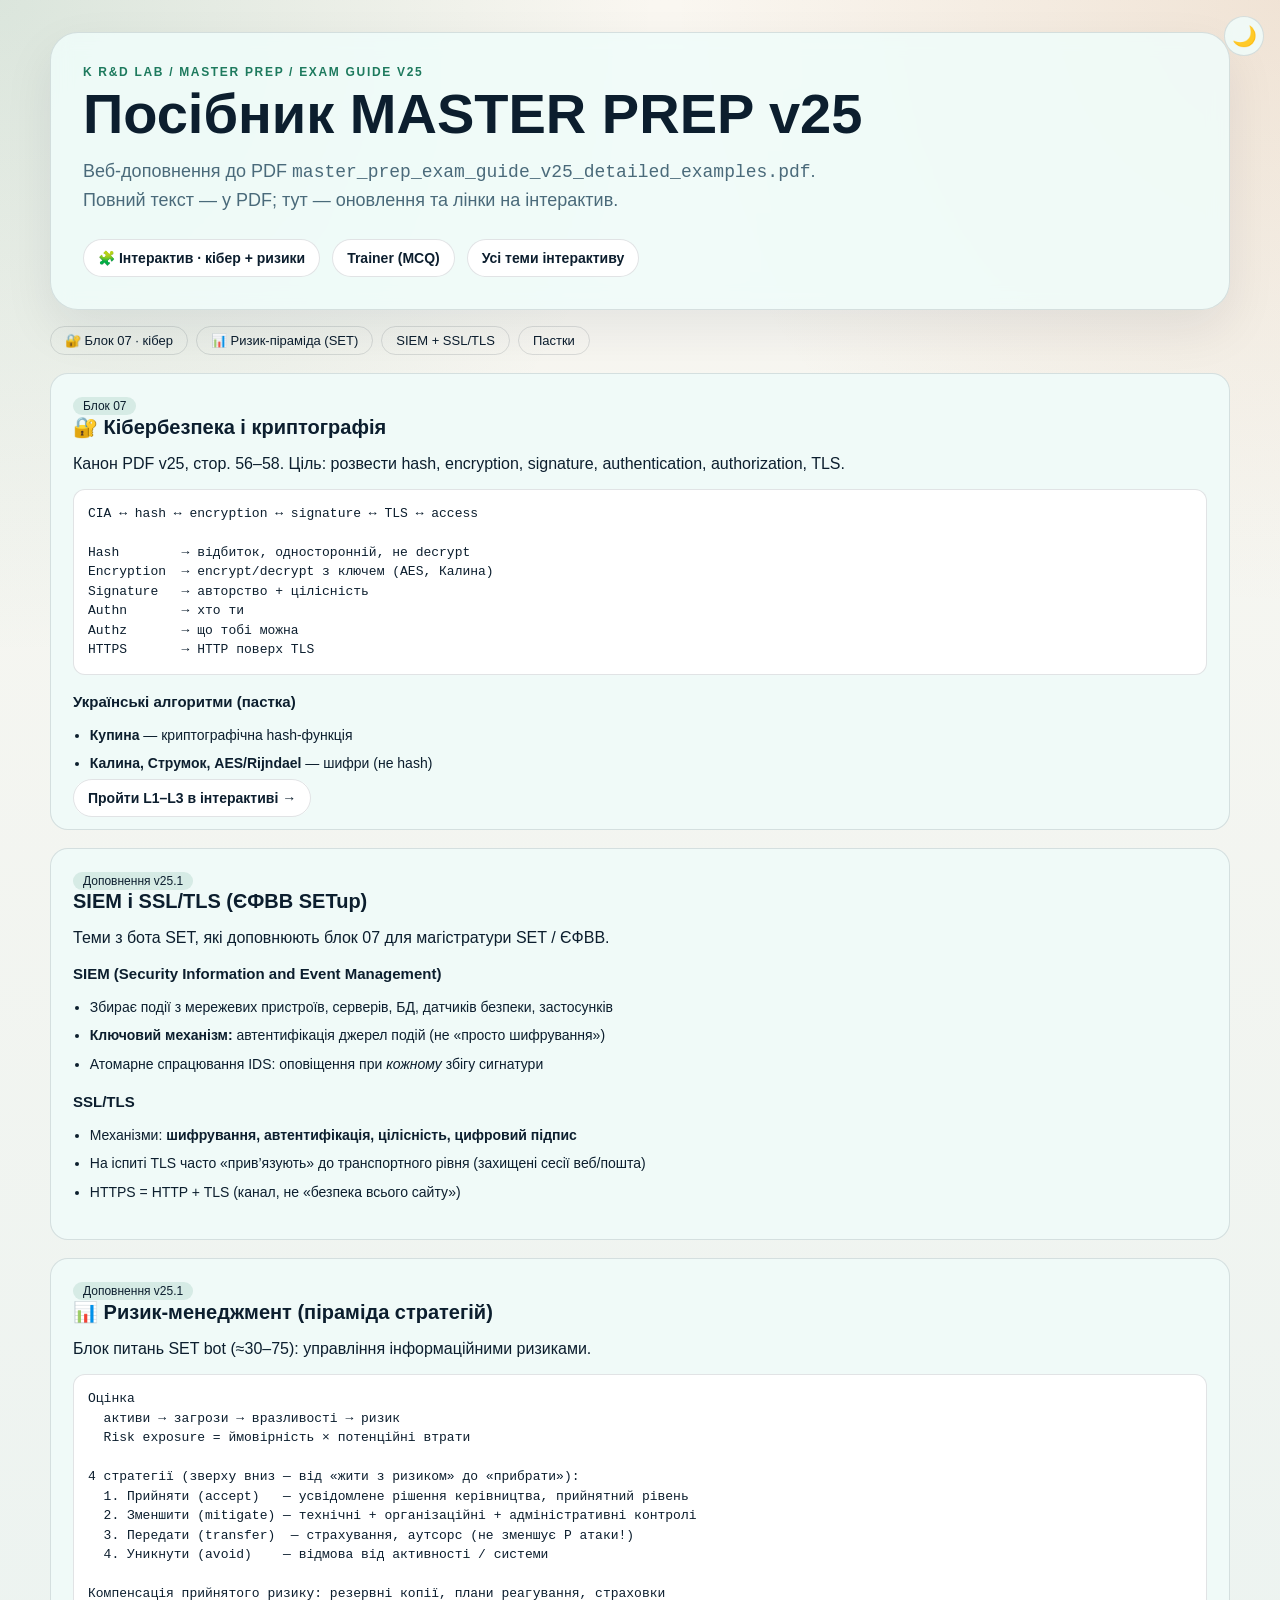
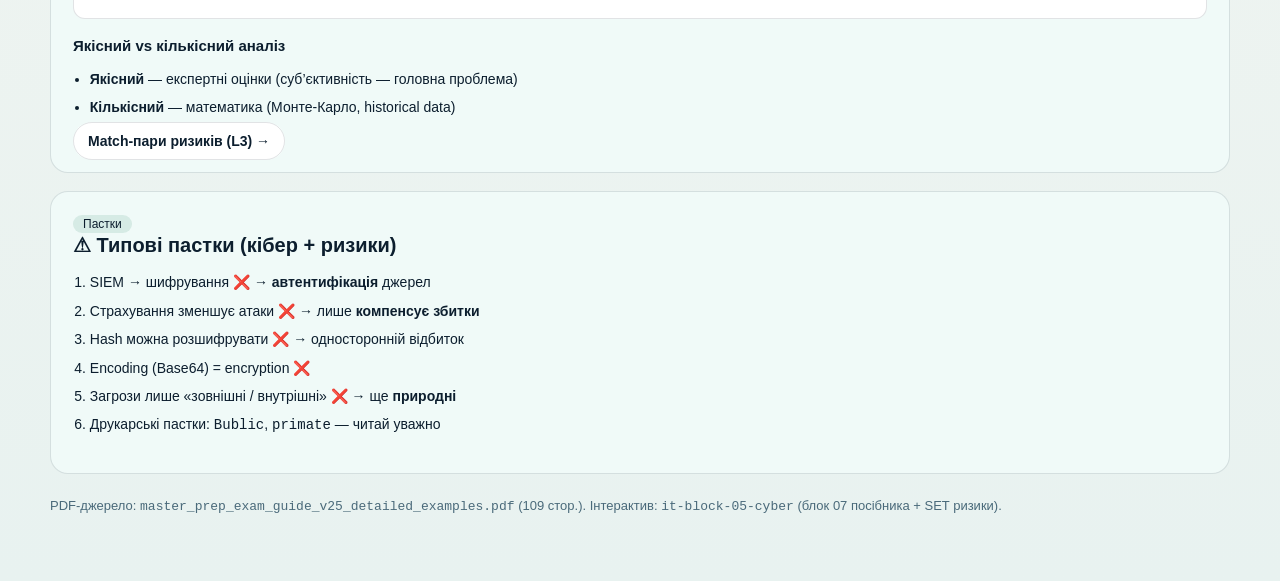
==== exam-guide.html @ 30ab95dd "Add cyber/risk interactive topic and exam guide supplement. SIEM, SSL/TLS, and risk-management conte" ====
<!doctype html>
<html lang="uk">
<head>
  <meta charset="utf-8">
  <meta name="viewport" content="width=device-width, initial-scale=1">
  <title>Master Prep Exam Guide v25 — K R&D Lab</title>
  <link rel="stylesheet" href="./assets/css/rnd-lab.css">
  <style>
    .eg-nav{display:flex;flex-wrap:wrap;gap:8px;margin:16px 0}
    .eg-nav a{font-size:13px;padding:6px 14px;border:1px solid var(--line);border-radius:999px;text-decoration:none;color:var(--ink)}
    .eg-nav a:hover{border-color:var(--accent);color:var(--accent)}
    .eg-block{background:var(--card-bg);border:1px solid var(--line);border-radius:18px;padding:22px;margin:18px 0}
    .eg-block h2{margin:0 0 8px;font-size:20px}
    .eg-block h3{margin:18px 0 8px;font-size:15px}
    .eg-block pre{background:var(--input-bg);border:1px solid var(--line);border-radius:12px;padding:14px;font-size:13px;line-height:1.5;overflow:auto;white-space:pre-wrap}
    .eg-block ul,.eg-block ol{font-size:14px;line-height:1.6;padding-left:1.2em}
    .eg-block li{margin:6px 0}
    .eg-tag{display:inline-block;font-size:12px;padding:2px 10px;border-radius:999px;background:color-mix(in srgb,var(--accent) 12%,transparent);margin-right:6px}
    .eg-cta{margin-top:14px}
  </style>
</head>
<body>
  <button class="theme-toggle" id="themeToggle" aria-label="Toggle theme">🌙</button>
  <script>const th=localStorage.getItem("theme")||"light";document.documentElement.setAttribute("data-theme",th);document.getElementById("themeToggle").textContent=th==="dark"?"☀️":"🌙";</script>
  <main class="page">
    <section class="hero">
      <p class="eyebrow">K R&D Lab / Master Prep / Exam Guide v25</p>
      <h1>Посібник MASTER PREP v25</h1>
      <p class="lede">Веб-доповнення до PDF <code>master_prep_exam_guide_v25_detailed_examples.pdf</code>. Повний текст — у PDF; тут — оновлення та лінки на інтерактив.</p>
      <div class="hero-links">
        <a href="./interactive-prep.html#/ua/it-block-05-cyber/L1" class="link-pill">🧩 Інтерактив · кібер + ризики</a>
        <a href="./trainer.html" class="link-pill">Trainer (MCQ)</a>
        <a href="./interactive-prep.html" class="link-pill">Усі теми інтерактиву</a>
      </div>
    </section>

    <nav class="eg-nav" aria-label="Блоки IT">
      <a href="#block-07">🔐 Блок 07 · кібер</a>
      <a href="#risk-pyramid">📊 Ризик-піраміда (SET)</a>
      <a href="#siem-tls">SIEM + SSL/TLS</a>
      <a href="#traps">Пастки</a>
    </nav>

    <article class="eg-block" id="block-07">
      <span class="eg-tag">Блок 07</span>
      <h2>🔐 Кібербезпека і криптографія</h2>
      <p>Канон PDF v25, стор. 56–58. Ціль: розвести hash, encryption, signature, authentication, authorization, TLS.</p>
      <pre>CIA ↔ hash ↔ encryption ↔ signature ↔ TLS ↔ access

Hash        → відбиток, односторонній, не decrypt
Encryption  → encrypt/decrypt з ключем (AES, Калина)
Signature   → авторство + цілісність
Authn       → хто ти
Authz       → що тобі можна
HTTPS       → HTTP поверх TLS</pre>
      <h3>Українські алгоритми (пастка)</h3>
      <ul>
        <li><strong>Купина</strong> — криптографічна hash-функція</li>
        <li><strong>Калина, Струмок, AES/Rijndael</strong> — шифри (не hash)</li>
      </ul>
      <div class="eg-cta">
        <a href="./interactive-prep.html#/ua/it-block-05-cyber/L1" class="link-pill">Пройти L1–L3 в інтерактиві →</a>
      </div>
    </article>

    <article class="eg-block" id="siem-tls">
      <span class="eg-tag">Доповнення v25.1</span>
      <h2>SIEM і SSL/TLS (ЄФВВ SETup)</h2>
      <p>Теми з бота SET, які доповнюють блок 07 для магістратури SET / ЄФВВ.</p>
      <h3>SIEM (Security Information and Event Management)</h3>
      <ul>
        <li>Збирає події з мережевих пристроїв, серверів, БД, датчиків безпеки, застосунків</li>
        <li><strong>Ключовий механізм:</strong> автентифікація джерел подій (не «просто шифрування»)</li>
        <li>Атомарне спрацювання IDS: оповіщення при <em>кожному</em> збігу сигнатури</li>
      </ul>
      <h3>SSL/TLS</h3>
      <ul>
        <li>Механізми: <strong>шифрування, автентифікація, цілісність, цифровий підпис</strong></li>
        <li>На іспиті TLS часто «прив’язують» до транспортного рівня (захищені сесії веб/пошта)</li>
        <li>HTTPS = HTTP + TLS (канал, не «безпека всього сайту»)</li>
      </ul>
    </article>

    <article class="eg-block" id="risk-pyramid">
      <span class="eg-tag">Доповнення v25.1</span>
      <h2>📊 Ризик-менеджмент (піраміда стратегій)</h2>
      <p>Блок питань SET bot (≈30–75): управління інформаційними ризиками.</p>
      <pre>Оцінка
  активи → загрози → вразливості → ризик
  Risk exposure = ймовірність × потенційні втрати

4 стратегії (зверху вниз — від «жити з ризиком» до «прибрати»):
  1. Прийняти (accept)   — усвідомлене рішення керівництва, прийнятний рівень
  2. Зменшити (mitigate) — технічні + організаційні + адміністративні контролі
  3. Передати (transfer)  — страхування, аутсорс (не зменшує P атаки!)
  4. Уникнути (avoid)    — відмова від активності / системи

Компенсація прийнятого ризику: резервні копії, плани реагування, страховки</pre>
      <h3>Якісний vs кількісний аналіз</h3>
      <ul>
        <li><strong>Якісний</strong> — експертні оцінки (суб’єктивність — головна проблема)</li>
        <li><strong>Кількісний</strong> — математика (Монте-Карло, historical data)</li>
      </ul>
      <div class="eg-cta">
        <a href="./interactive-prep.html#/ua/it-block-05-cyber/L3" class="link-pill">Match-пари ризиків (L3) →</a>
      </div>
    </article>

    <article class="eg-block" id="traps">
      <span class="eg-tag">Пастки</span>
      <h2>⚠ Типові пастки (кібер + ризики)</h2>
      <ol>
        <li>SIEM → шифрування ❌ → <strong>автентифікація</strong> джерел</li>
        <li>Страхування зменшує атаки ❌ → лише <strong>компенсує збитки</strong></li>
        <li>Hash можна розшифрувати ❌ → односторонній відбиток</li>
        <li>Encoding (Base64) = encryption ❌</li>
        <li>Загрози лише «зовнішні / внутрішні» ❌ → ще <strong>природні</strong></li>
        <li>Друкарські пастки: <code>Bublic</code>, <code>primate</code> — читай уважно</li>
      </ol>
    </article>

    <p style="font-size:13px;color:var(--muted);margin-top:24px">
      PDF-джерело: <code>master_prep_exam_guide_v25_detailed_examples.pdf</code> (109 стор.).
      Інтерактив: <code>it-block-05-cyber</code> (блок 07 посібника + SET ризики).
    </p>
  </main>
  <script>
    document.getElementById("themeToggle").addEventListener("click", () => {
      const next = document.documentElement.getAttribute("data-theme") === "dark" ? "light" : "dark";
      document.documentElement.setAttribute("data-theme", next);
      localStorage.setItem("theme", next);
      document.getElementById("themeToggle").textContent = next === "dark" ? "☀️" : "🌙";
    });
  </script>
</body>
</html>
---- assets/css/rnd-lab.css ----
/* K R&D Lab — cool blue-green palette (default) */
:root{
  --bg:#e8f2f0;
  --panel:rgba(240,252,250,.88);
  --ink:#0c1e2e;
  --muted:#4a6a7a;
  --line:rgba(12,30,46,.12);
  --accent:#1e7a5e;
  --accent-2:#244f8f;
  --science:#1e7a5e;
  --entrepreneurship:#b56b2d;
  --technology:#244f8f;
  --shadow:0 20px 50px rgba(12,30,46,.08);
  --card-bg:#f0faf8;
  --input-bg:#fff;
}
/* Dark theme */
[data-theme="dark"]{
  --bg:#0c1a24;
  --panel:rgba(16,28,38,.88);
  --ink:#dceaf4;
  --muted:#8cb0c4;
  --line:rgba(200,220,232,.15);
  --accent:#3ecf94;
  --accent-2:#6ea8f0;
  --science:#3ecf94;
  --entrepreneurship:#e0a050;
  --technology:#6ea8f0;
  --shadow:0 20px 50px rgba(0,0,0,.4);
  --card-bg:#1a2e3e;
  --input-bg:#162636;
}
*{box-sizing:border-box}
body{
  margin:0;
  color:var(--ink);
  background:
    radial-gradient(circle at top left,rgba(30,122,94,.14),transparent 26%),
    radial-gradient(circle at top right,rgba(181,107,45,.14),transparent 24%),
    linear-gradient(180deg,color-mix(in srgb,var(--bg) 0%,#faf7f1) 0%,var(--bg) 100%);
  font-family:"Segoe UI","Inter",sans-serif;
  transition:background .3s,color .3s;
}
[data-theme="dark"] body{
  background:
    radial-gradient(circle at top left,rgba(62,207,148,.08),transparent 26%),
    radial-gradient(circle at top right,rgba(110,168,240,.06),transparent 24%),
    linear-gradient(180deg,#081018 0%,var(--bg) 100%);
}
.page{width:min(1180px,calc(100vw - 32px));margin:0 auto;padding:32px 0 56px}
.hero,.panel-section{background:var(--panel);backdrop-filter:blur(10px);border:1px solid var(--line);border-radius:28px;box-shadow:var(--shadow)}
.hero{padding:32px}
.panel-section{padding:28px;margin-top:18px}
.panel-section h2{margin:0 0 14px;font-size:22px}
.eyebrow{margin:0 0 8px;text-transform:uppercase;letter-spacing:.14em;font-size:12px;color:var(--accent);font-weight:700}
.hero h1{margin:0;font-size:clamp(34px,5vw,56px);line-height:.95}
.lede{max-width:760px;color:var(--muted);font-size:18px;line-height:1.55}
.hero-links{display:flex;gap:12px;flex-wrap:wrap;margin-top:24px}
.hero-links a,.link-pill{text-decoration:none;border:1px solid var(--line);color:var(--ink);background:var(--input-bg);padding:10px 14px;border-radius:999px;font-weight:600;font-size:14px;transition:all .15s}
.hero-links a:hover,.link-pill:hover{background:var(--ink);color:#fff}
.breadcrumb{margin:0 0 16px;font-size:13px;color:var(--muted)}
.breadcrumb a{color:var(--accent);text-decoration:none}
.breadcrumb a:hover{text-decoration:underline}
.md-content{background:var(--panel);backdrop-filter:blur(10px);border:1px solid var(--line);border-radius:28px;box-shadow:var(--shadow);padding:36px 40px;max-width:860px}
.md-content h1{font-size:clamp(1.8rem,4vw,2.6rem);margin:0 0 16px;border-bottom:2px solid var(--line);padding-bottom:12px}
.md-content h2{font-size:1.5rem;margin:32px 0 12px;color:var(--ink)}
.md-content h3{font-size:1.15rem;margin:24px 0 8px;color:var(--muted)}
.md-content p{line-height:1.7;margin:0 0 12px}
.md-content ul,.md-content ol{padding-left:24px;margin:0 0 12px}
.md-content li{line-height:1.6;margin:4px 0}
.md-content blockquote{border-left:3px solid var(--accent);margin:16px 0;padding:8px 16px;background:rgba(30,122,94,.06);border-radius:0 12px 12px 0;font-style:italic;color:var(--muted)}
.md-content code{background:rgba(19,33,28,.08);padding:2px 6px;border-radius:4px;font-size:.88em;font-family:"Cascadia Code",Fira Code,monospace}
.md-content pre{background:rgba(19,33,28,.06);border:1px solid var(--line);border-radius:12px;padding:16px;overflow-x:auto;margin:12px 0}
.md-content pre code{background:none;padding:0;font-size:.82em;line-height:1.5}
.md-content table{width:100%;border-collapse:collapse;margin:12px 0;font-size:.88em}
.md-content th,.md-content td{border:1px solid var(--line);padding:8px 12px;text-align:left}
.md-content th{background:rgba(19,33,28,.05);font-weight:600}
.md-content tr:hover{background:rgba(19,33,28,.03)}
.md-content hr{border:none;border-top:1px solid var(--line);margin:24px 0}
.md-content details{border:1px solid var(--line);border-radius:12px;padding:12px 16px;margin:12px 0;background:rgba(255,255,255,.6)}
.md-content summary{cursor:pointer;font-weight:600;color:var(--muted);user-select:none}
.md-content details[open] summary{margin-bottom:8px;padding-bottom:8px;border-bottom:1px solid var(--line)}
.md-content a{color:var(--technology);text-decoration:none}
.md-content a:hover{text-decoration:underline}
.md-content.sphere-S blockquote{border-left-color:var(--science);background:rgba(30,122,94,.06)}
.md-content.sphere-E blockquote{border-left-color:var(--entrepreneurship);background:rgba(181,107,45,.06)}
.md-content.sphere-T blockquote{border-left-color:var(--technology);background:rgba(36,79,143,.06)}
.quest-layout{display:grid;grid-template-columns:240px 1fr;gap:24px}
.quest-nav{background:var(--panel);backdrop-filter:blur(10px);border:1px solid var(--line);border-radius:28px;box-shadow:var(--shadow);padding:20px 16px;position:sticky;top:24px;max-height:calc(100vh - 48px);overflow-y:auto}
.quest-nav h2{font-size:1rem;margin:0 0 12px}
.quest-nav h3{font-size:.82rem;margin:10px 0 4px}
.quest-nav a{display:block;color:var(--muted);font-size:.78rem;padding:3px 0 3px 12px;text-decoration:none;border-left:2px solid transparent;transition:all .15s}
.quest-nav a:hover,.quest-nav a.active{color:var(--ink);border-left-color:var(--technology)}
.quest-nav .nav-S a:hover,.quest-nav .nav-S a.active{border-left-color:var(--science)}
.quest-nav .nav-E a:hover,.quest-nav .nav-E a.active{border-left-color:var(--entrepreneurship)}
.quest-nav .nav-T a:hover,.quest-nav .nav-T a.active{border-left-color:var(--technology)}
.back-link{display:inline-block;color:var(--muted);font-size:.8rem;margin-bottom:12px;text-decoration:none}
.back-link:hover{color:var(--ink)}
.stats-row{display:grid;grid-template-columns:repeat(auto-fit,minmax(140px,1fr));gap:12px;margin:18px 0}
.stat-card{background:var(--panel);border:1px solid var(--line);border-radius:22px;padding:22px;box-shadow:var(--shadow)}
.stat-card.science{border-color:rgba(30,122,94,.2)}
.stat-card.entrepreneurship{border-color:rgba(181,107,45,.2)}
.stat-card.technology{border-color:rgba(36,79,143,.2)}
.stat-value{font-size:30px;font-weight:700}
.stat-label{margin-top:6px;color:var(--muted);font-size:14px}
/* Direction cards */
.direction-card{background:var(--card-bg);border:1px solid var(--line);border-radius:22px;padding:18px;display:flex;flex-direction:column;gap:10px}
.direction-card.active{border-color:var(--accent);box-shadow:0 0 0 2px rgba(30,122,94,.15)}
.direction-topline{display:flex;gap:8px;flex-wrap:wrap;align-items:center}
.chip{border-radius:999px;padding:4px 10px;font-size:12px;font-weight:700}
.chip-s{background:rgba(30,122,94,.12);color:var(--science)}
.chip-e{background:rgba(181,107,45,.14);color:var(--entrepreneurship)}
.chip-t{background:rgba(36,79,143,.12);color:var(--technology)}
.chip-bridge{background:rgba(101,63,153,.1);color:#653f99}
.chip.subtle{background:var(--line);color:var(--muted)}
.direction-card h3{margin:0;font-size:18px}
.direction-card p{margin:0;color:var(--muted);font-size:14px;line-height:1.5}
.card-meta{font-size:13px;color:var(--muted)}
.card-meta a{color:var(--technology);text-decoration:none}
.card-meta a:hover{text-decoration:underline}
.direction-card details{border:1px solid var(--line);border-radius:12px;padding:8px 12px;font-size:13px;background:var(--card-bg)}
.direction-card summary{cursor:pointer;font-weight:600;color:var(--muted);font-size:13px;user-select:none}
.direction-card details[open] summary{margin-bottom:4px;padding-bottom:4px;border-bottom:1px solid var(--line)}
.direction-card ul{margin:4px 0 0;padding-left:18px;color:var(--ink);font-size:13px}
.direction-card li{margin:2px 0;line-height:1.4}
.direction-card li a{color:var(--technology);text-decoration:none}
.direction-card li a:hover{text-decoration:underline}
.resource-list{list-style:none;padding:0!important;margin:4px 0 0!important}
.resource-list li{padding:3px 0}
.resource-list li::before{content:"→ ";color:var(--accent)}
.card-actions{display:flex;gap:8px;flex-wrap:wrap;margin-top:auto;padding-top:8px}
.card-actions button,.card-actions a{text-decoration:none;border:1px solid var(--line);color:var(--ink);background:var(--input-bg);padding:8px 14px;border-radius:999px;font-weight:600;font-size:13px;cursor:pointer;transition:all .15s}
.card-actions button:hover,.card-actions a:hover{background:var(--ink);color:#fff}

/* Mission Lab */
.mission-header{display:flex;justify-content:space-between;align-items:flex-start;gap:16px;margin-bottom:16px;flex-wrap:wrap}
.mission-header .eyebrow{margin:0 0 4px}
.mission-header h3{margin:0;font-size:20px}
.mission-header p{margin:4px 0 0;color:var(--muted);font-size:14px}
.mission-progress{min-width:140px;text-align:right}
.progress-bar{height:8px;background:rgba(19,33,28,.08);border-radius:999px;overflow:hidden}
.progress-fill{height:100%;background:var(--accent);border-radius:999px;transition:width .3s}
.progress-copy{margin:4px 0 0;font-size:13px;color:var(--muted)}
.mission-grid{display:grid;grid-template-columns:1fr 1fr;gap:14px}
.mission-section{background:var(--card-bg);border:1px solid var(--line);border-radius:16px;padding:14px}
.mission-section.full-span{grid-column:1/-1}
.mission-section h3{margin:0 0 8px;font-size:15px}
.pill-row{display:flex;gap:6px;flex-wrap:wrap}
.pill-button{border:1px solid var(--line);background:var(--input-bg);color:var(--ink);padding:6px 12px;border-radius:999px;font-size:13px;cursor:pointer;transition:all .15s}
.pill-button.active{background:var(--ink);color:#fff;border-color:var(--ink)}
.pill-button:hover{border-color:var(--accent)}
.checklist{display:flex;flex-direction:column;gap:6px}
.check-item{display:flex;gap:8px;align-items:flex-start;font-size:14px;cursor:pointer}
.check-item input[type="checkbox"]{margin-top:3px;accent-color:var(--accent)}
.check-copy{color:var(--ink);line-height:1.4}
.twist-card{background:rgba(30,122,94,.06);border:1px solid rgba(30,122,94,.15);border-radius:12px;padding:12px;font-style:italic;color:var(--muted);font-size:14px;line-height:1.5}
[data-theme="dark"] .twist-card{background:rgba(62,207,148,.08);border-color:rgba(62,207,148,.2);color:#a0c8d8}
.mission-notes{width:100%;min-height:80px;border:1px solid var(--line);border-radius:12px;padding:10px;font-size:14px;font-family:inherit;background:var(--input-bg);color:var(--ink);resize:vertical}
.mission-notes:focus{outline:none;border-color:var(--accent)}
.mission-actions{display:flex;gap:8px;flex-wrap:wrap;margin-top:14px}
.mission-actions button{border:1px solid var(--line);background:var(--input-bg);color:var(--ink);padding:8px 14px;border-radius:999px;font-size:13px;font-weight:600;cursor:pointer;transition:all .15s}
.mission-actions button:hover{background:var(--ink);color:#fff}

/* Race Simulator */
.horse-option{display:inline-flex;align-items:center;gap:6px;border:1px solid var(--line);background:var(--input-bg);color:var(--ink);padding:8px 14px;border-radius:999px;font-size:13px;font-weight:600;cursor:pointer;transition:all .15s}
.horse-option.active{background:var(--ink);color:#fff;border-color:var(--ink)}
[data-theme="dark"] .horse-option{background:#1a2e3e;color:#dceaf4;border-color:rgba(200,220,232,.2)}
[data-theme="dark"] .horse-option.active{background:#dceaf4;color:#0c1a24}
.horse-dot{display:inline-block;width:12px;height:12px;border-radius:50%}
.horse-blue{background:#4f7cff}
.horse-gold{background:#f59e0b}
.horse-green{background:#1e7a5e}
.horse-coral{background:#ef6461}
.horse-purple{background:#8b5cf6}
.horse-amber{background:#d97706}
.horse-teal{background:#14b8a6}
.horse-rose{background:#f43f5e}
.horse-mint{background:#6ee7b7}
.horse-sun{background:#fbbf24}
.horse-indigo{background:#6366f1}
.horse-scarlet{background:#dc2626}
.track-row{display:flex;align-items:center;gap:10px;margin:6px 0}
.track-label{min-width:80px;font-size:13px;font-weight:600;display:flex;align-items:center;gap:6px}
.track{flex:1;height:20px;background:rgba(19,33,28,.06);border-radius:999px;overflow:hidden}
[data-theme="dark"] .track{background:rgba(255,255,255,.06)}
.runner{height:100%;border-radius:999px;transition:width .6s ease;width:0}

/* Dark mode form elements */
[data-theme="dark"] select,[data-theme="dark"] input,[data-theme="dark"] textarea{
  background:#1a2e3e;color:#dceaf4;border:1px solid var(--line);
}
[data-theme="dark"] select option{background:#1a2e3e;color:#dceaf4}
[data-theme="dark"] .hero-links a:hover,[data-theme="dark"] .link-pill:hover,[data-theme="dark"] .card-actions button:hover,[data-theme="dark"] .card-actions a:hover,[data-theme="dark"] .mission-actions button:hover,[data-theme="dark"] .pill-button.active,[data-theme="dark"] .theme-toggle:hover{background:#001428;color:#fff;border-color:rgba(110,168,240,.5)}

/* Theme toggle */
.theme-toggle{position:fixed;top:16px;right:16px;z-index:100;width:40px;height:40px;border-radius:50%;border:1px solid var(--line);background:var(--panel);color:var(--ink);font-size:20px;cursor:pointer;display:flex;align-items:center;justify-content:center;transition:all .2s;backdrop-filter:blur(8px)}
.theme-toggle:hover{background:var(--ink);color:var(--bg)}

/* Sphere grid (K-RnD-Lab specific) */
.sphere-grid{display:grid;grid-template-columns:repeat(auto-fill,minmax(280px,1fr));gap:16px}
.sphere-card{background:var(--card-bg);border:1px solid var(--line);border-radius:22px;padding:22px;display:flex;flex-direction:column;gap:8px}
.sphere-card h3{margin:0 0 4px;font-size:18px}
.sphere-card p{margin:0 0 12px;color:var(--muted);font-size:14px;line-height:1.6;flex:1}
.sphere-s{border-left:4px solid var(--science)}
.sphere-e{border-left:4px solid var(--entrepreneurship)}
.sphere-t{border-left:4px solid var(--technology)}

/* Animated gradient border */
@keyframes borderSpin{to{--angle:360deg}}
@property --angle{syntax:"<angle>";initial-value:0deg;inherits:false}
.glow-wrap{position:relative;border-radius:23px;padding:1px;background:conic-gradient(from var(--angle),rgba(36,79,143,.15),rgba(110,168,240,.5),rgba(36,79,143,.15));animation:borderSpin 25s linear infinite;display:flex}
.glow-wrap .sphere-card{border:none;border-radius:22px;background:var(--card-bg);flex:1}
[data-theme="dark"] .glow-wrap{background:conic-gradient(from var(--angle),rgba(110,168,240,.1),rgba(110,168,240,.5),rgba(62,207,148,.15),rgba(110,168,240,.1))}
.card-links{display:flex;gap:8px;flex-wrap:wrap;padding-top:4px}

/* Study Registry */
.study-grid{display:grid;grid-template-columns:repeat(auto-fill,minmax(300px,1fr));gap:14px}
.study-card{background:var(--card-bg);border:1px solid var(--line);border-radius:22px;padding:22px;display:flex;flex-direction:column;gap:10px}
.study-topline{display:flex;gap:6px;flex-wrap:wrap;align-items:center}
.study-card h3{margin:0;font-size:17px}
.study-card p{margin:0;color:var(--muted);font-size:14px;line-height:1.5}
.study-meta{font-size:13px;color:var(--muted);line-height:1.5}
.study-meta strong{color:var(--ink)}

/* Mobile */
@media(max-width:768px){
  .quest-layout{grid-template-columns:1fr}
  .quest-nav{position:static;max-height:none}
  .md-content{padding:20px}
  .mission-grid{grid-template-columns:1fr}
  .mission-header{flex-direction:column}
}
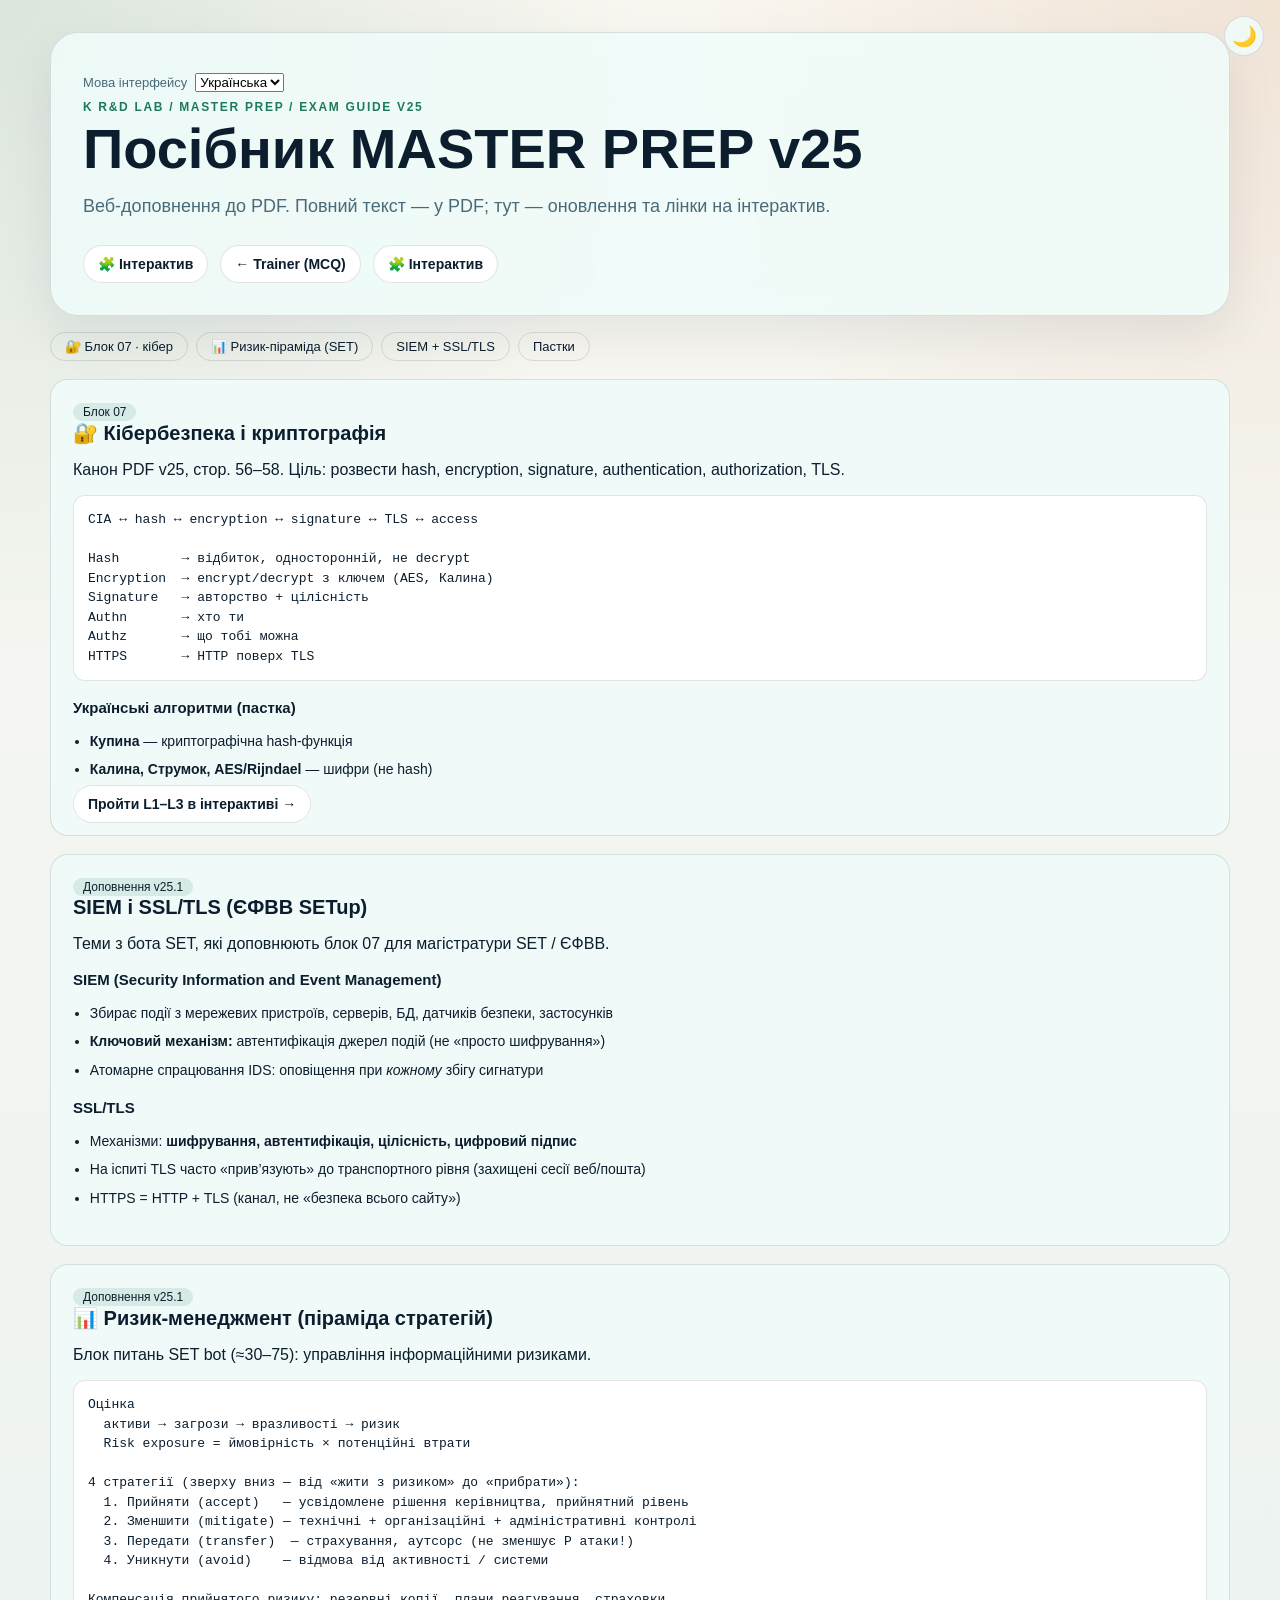
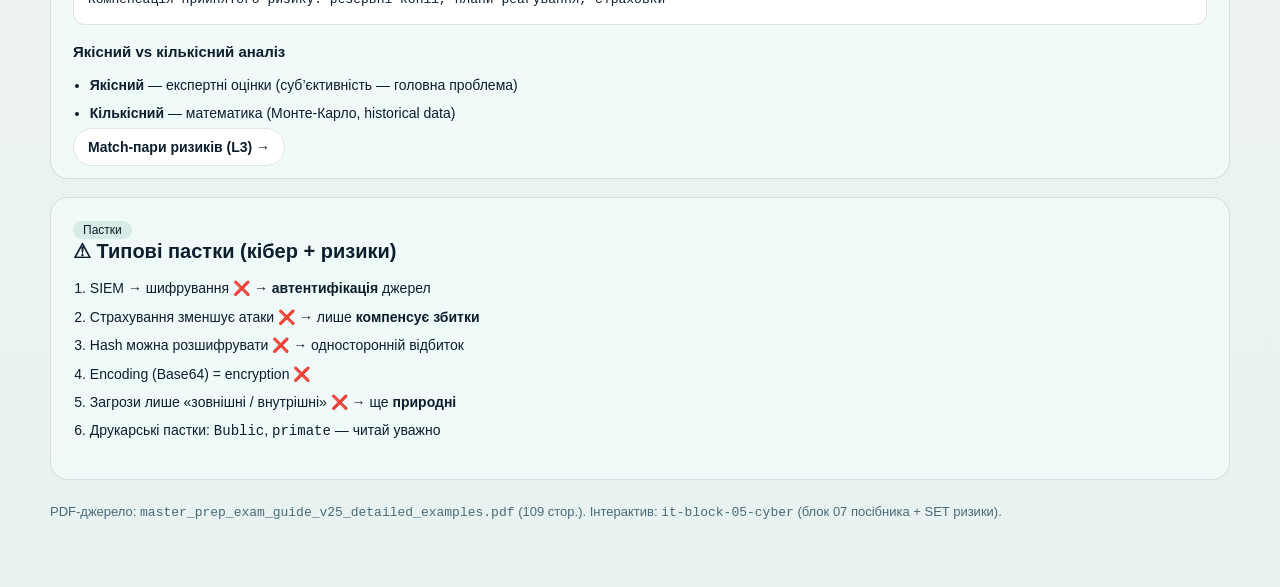
==== commit 49c02959: "Fix interactive level-1 navigation and add site i18n. Show back-to-theory banner when L1 unread; loc" ====
--- a/exam-guide.html
+++ b/exam-guide.html
@@ -25,12 +25,12 @@
   <main class="page">
     <section class="hero">
       <p class="eyebrow">K R&D Lab / Master Prep / Exam Guide v25</p>
-      <h1>Посібник MASTER PREP v25</h1>
-      <p class="lede">Веб-доповнення до PDF <code>master_prep_exam_guide_v25_detailed_examples.pdf</code>. Повний текст — у PDF; тут — оновлення та лінки на інтерактив.</p>
+      <h1 data-i18n="guideTitle">Посібник MASTER PREP v25</h1>
+      <p class="lede" data-i18n="guideLede">Веб-доповнення до PDF. Повний текст — у PDF; тут — оновлення та лінки на інтерактив.</p>
       <div class="hero-links">
-        <a href="./interactive-prep.html#/ua/it-block-05-cyber/L1" class="link-pill">🧩 Інтерактив · кібер + ризики</a>
-        <a href="./trainer.html" class="link-pill">Trainer (MCQ)</a>
-        <a href="./interactive-prep.html" class="link-pill">Усі теми інтерактиву</a>
+        <a href="./interactive-prep.html#/ua/it-block-05-cyber/L1" class="link-pill" data-i18n="interactiveLink">🧩 Інтерактив · кібер + ризики</a>
+        <a href="./trainer.html" class="link-pill" data-i18n="trainerLink">Trainer (MCQ)</a>
+        <a href="./interactive-prep.html" class="link-pill" data-i18n="interactiveLink">Усі теми інтерактиву</a>
       </div>
     </section>
 
@@ -124,6 +124,7 @@
       Інтерактив: <code>it-block-05-cyber</code> (блок 07 посібника + SET ризики).
     </p>
   </main>
+  <script src="./assets/js/site-i18n.js"></script>
   <script>
     document.getElementById("themeToggle").addEventListener("click", () => {
       const next = document.documentElement.getAttribute("data-theme") === "dark" ? "light" : "dark";
@@ -131,6 +132,8 @@
       localStorage.setItem("theme", next);
       document.getElementById("themeToggle").textContent = next === "dark" ? "☀️" : "🌙";
     });
+    SiteI18n.mountLangSelect(document.querySelector('.hero'), { onChange: () => SiteI18n.apply(document) });
+    SiteI18n.apply(document);
   </script>
 </body>
 </html>
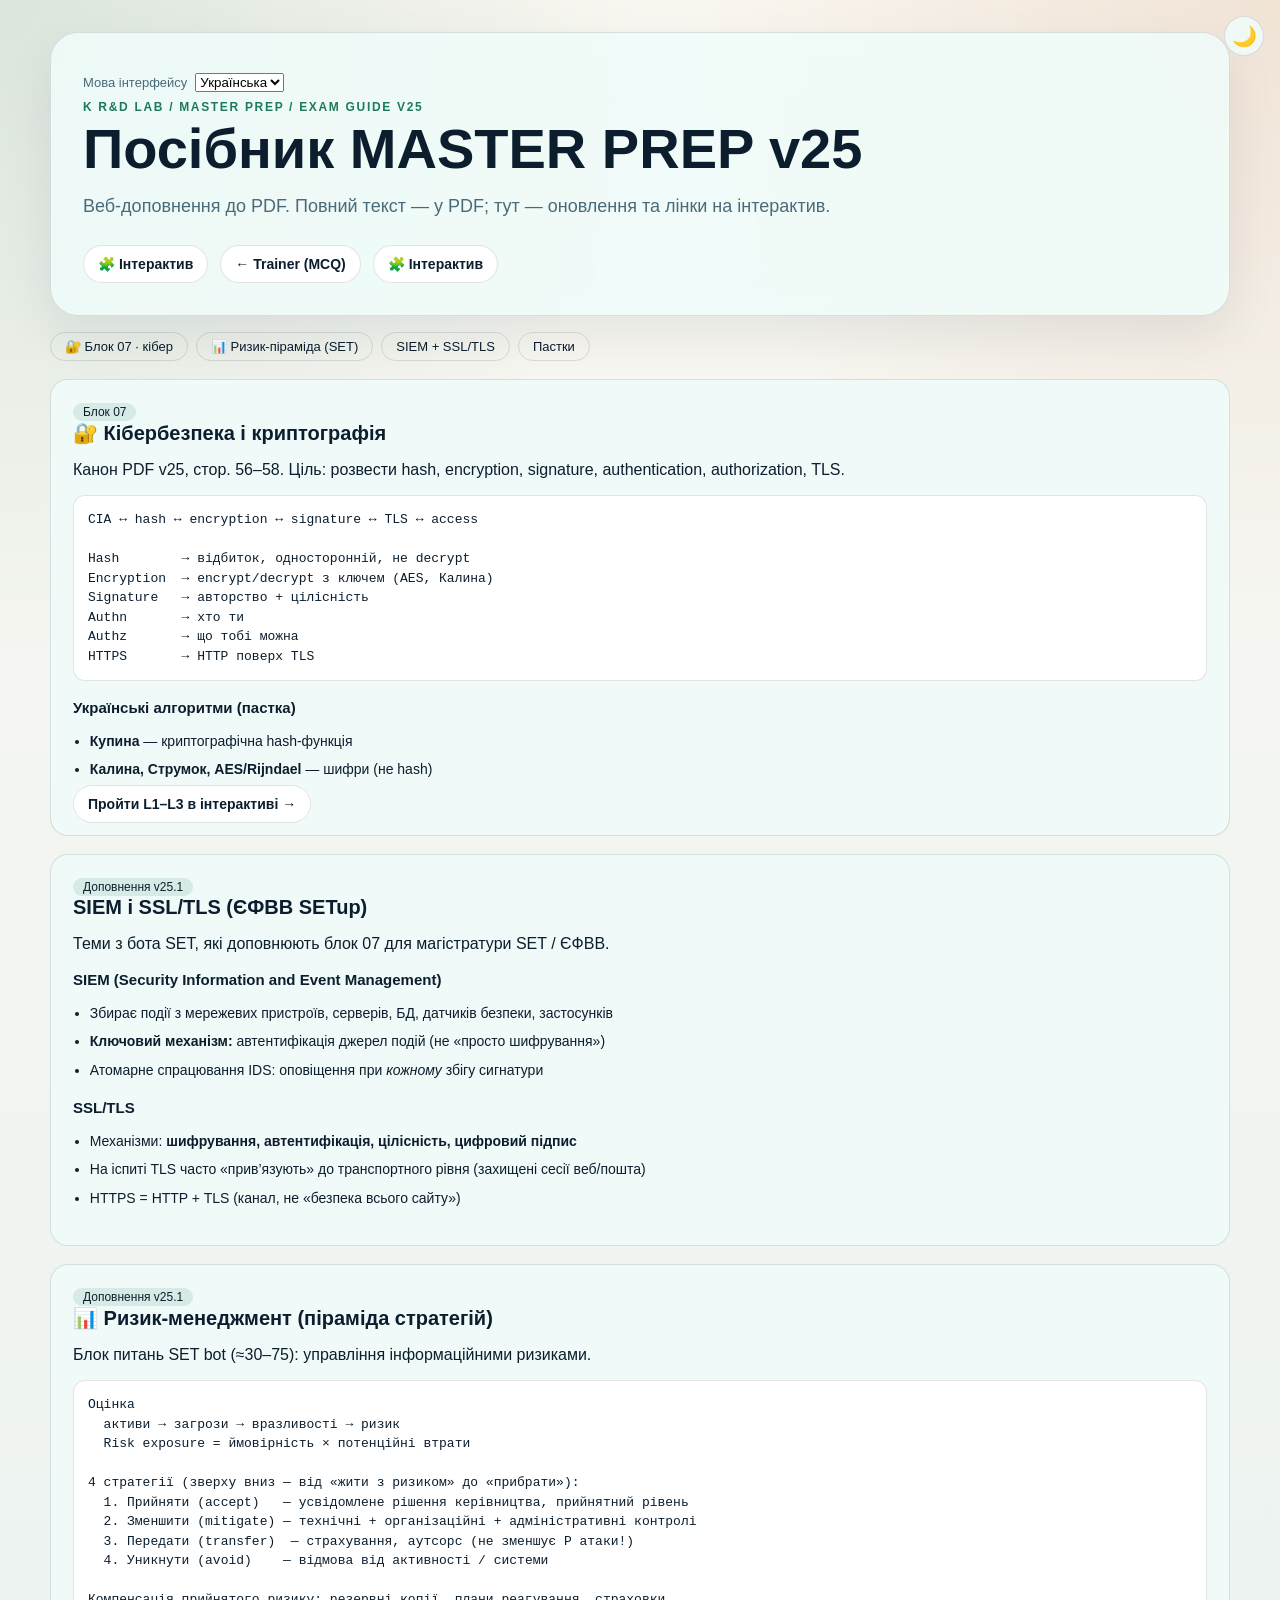
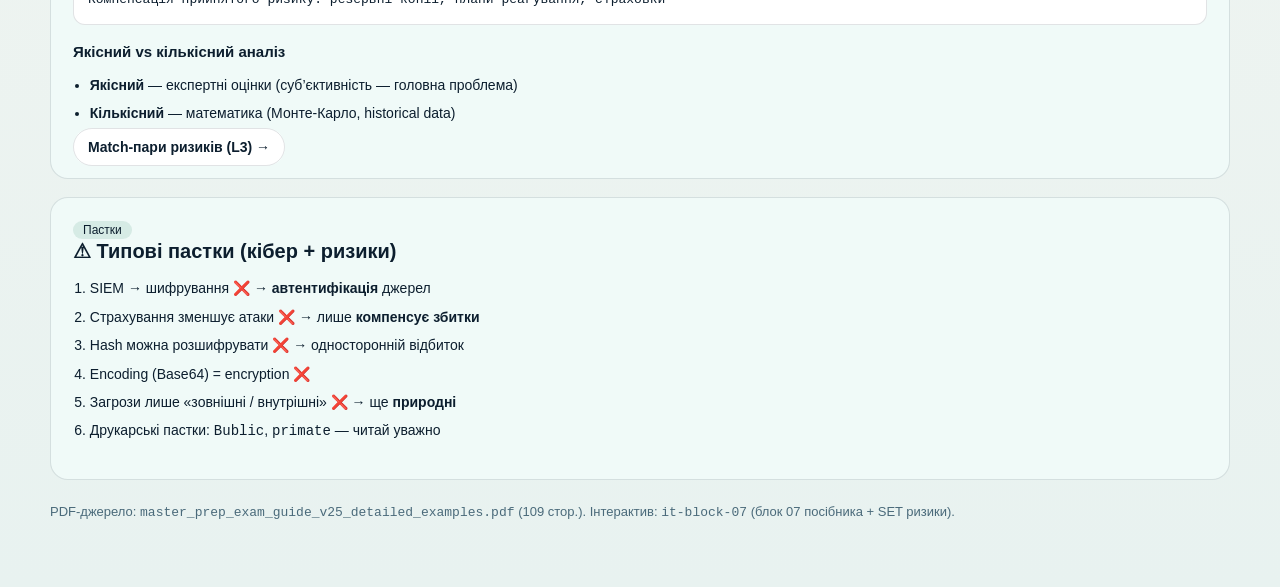
==== commit 7b3d1476: "Fix exam guide links to it-block-07 cyber topic." ====
--- a/exam-guide.html
+++ b/exam-guide.html
@@ -28,7 +28,7 @@
       <h1 data-i18n="guideTitle">Посібник MASTER PREP v25</h1>
       <p class="lede" data-i18n="guideLede">Веб-доповнення до PDF. Повний текст — у PDF; тут — оновлення та лінки на інтерактив.</p>
       <div class="hero-links">
-        <a href="./interactive-prep.html#/ua/it-block-05-cyber/L1" class="link-pill" data-i18n="interactiveLink">🧩 Інтерактив · кібер + ризики</a>
+        <a href="./interactive-prep.html#/ua/it-block-07/L1" class="link-pill" data-i18n="interactiveLink">🧩 Інтерактив · кібер + ризики</a>
         <a href="./trainer.html" class="link-pill" data-i18n="trainerLink">Trainer (MCQ)</a>
         <a href="./interactive-prep.html" class="link-pill" data-i18n="interactiveLink">Усі теми інтерактиву</a>
       </div>
@@ -59,7 +59,7 @@
         <li><strong>Калина, Струмок, AES/Rijndael</strong> — шифри (не hash)</li>
       </ul>
       <div class="eg-cta">
-        <a href="./interactive-prep.html#/ua/it-block-05-cyber/L1" class="link-pill">Пройти L1–L3 в інтерактиві →</a>
+        <a href="./interactive-prep.html#/ua/it-block-07/L1" class="link-pill">Пройти L1–L3 в інтерактиві →</a>
       </div>
     </article>
 
@@ -102,7 +102,7 @@
         <li><strong>Кількісний</strong> — математика (Монте-Карло, historical data)</li>
       </ul>
       <div class="eg-cta">
-        <a href="./interactive-prep.html#/ua/it-block-05-cyber/L3" class="link-pill">Match-пари ризиків (L3) →</a>
+        <a href="./interactive-prep.html#/ua/it-block-07/L3" class="link-pill">Match-пари ризиків (L3) →</a>
       </div>
     </article>
 
@@ -121,10 +121,11 @@
 
     <p style="font-size:13px;color:var(--muted);margin-top:24px">
       PDF-джерело: <code>master_prep_exam_guide_v25_detailed_examples.pdf</code> (109 стор.).
-      Інтерактив: <code>it-block-05-cyber</code> (блок 07 посібника + SET ризики).
+      Інтерактив: <code>it-block-07</code> (блок 07 посібника + SET ризики).
     </p>
   </main>
   <script src="./assets/js/site-i18n.js"></script>
+  <script src="./assets/js/site-boot.js"></script>
   <script>
     document.getElementById("themeToggle").addEventListener("click", () => {
       const next = document.documentElement.getAttribute("data-theme") === "dark" ? "light" : "dark";
@@ -132,8 +133,6 @@
       localStorage.setItem("theme", next);
       document.getElementById("themeToggle").textContent = next === "dark" ? "☀️" : "🌙";
     });
-    SiteI18n.mountLangSelect(document.querySelector('.hero'), { onChange: () => SiteI18n.apply(document) });
-    SiteI18n.apply(document);
   </script>
 </body>
 </html>
